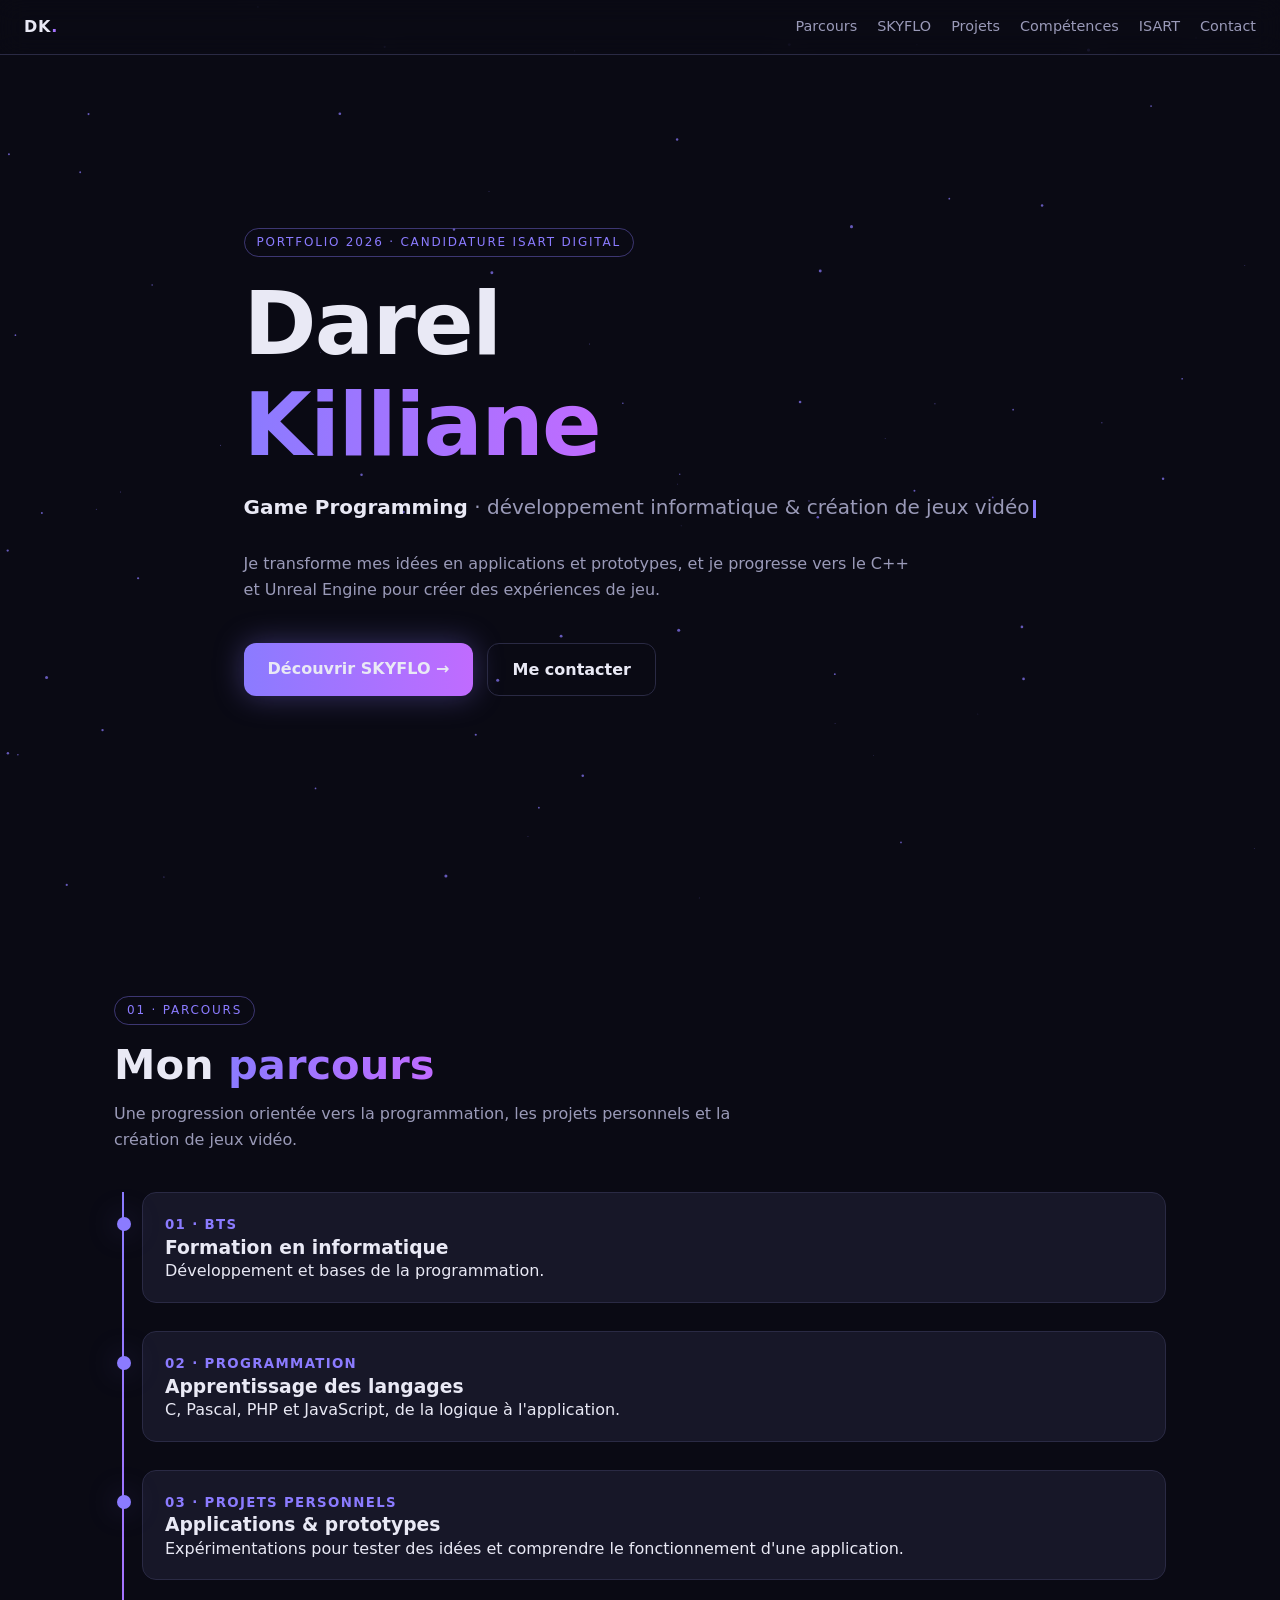
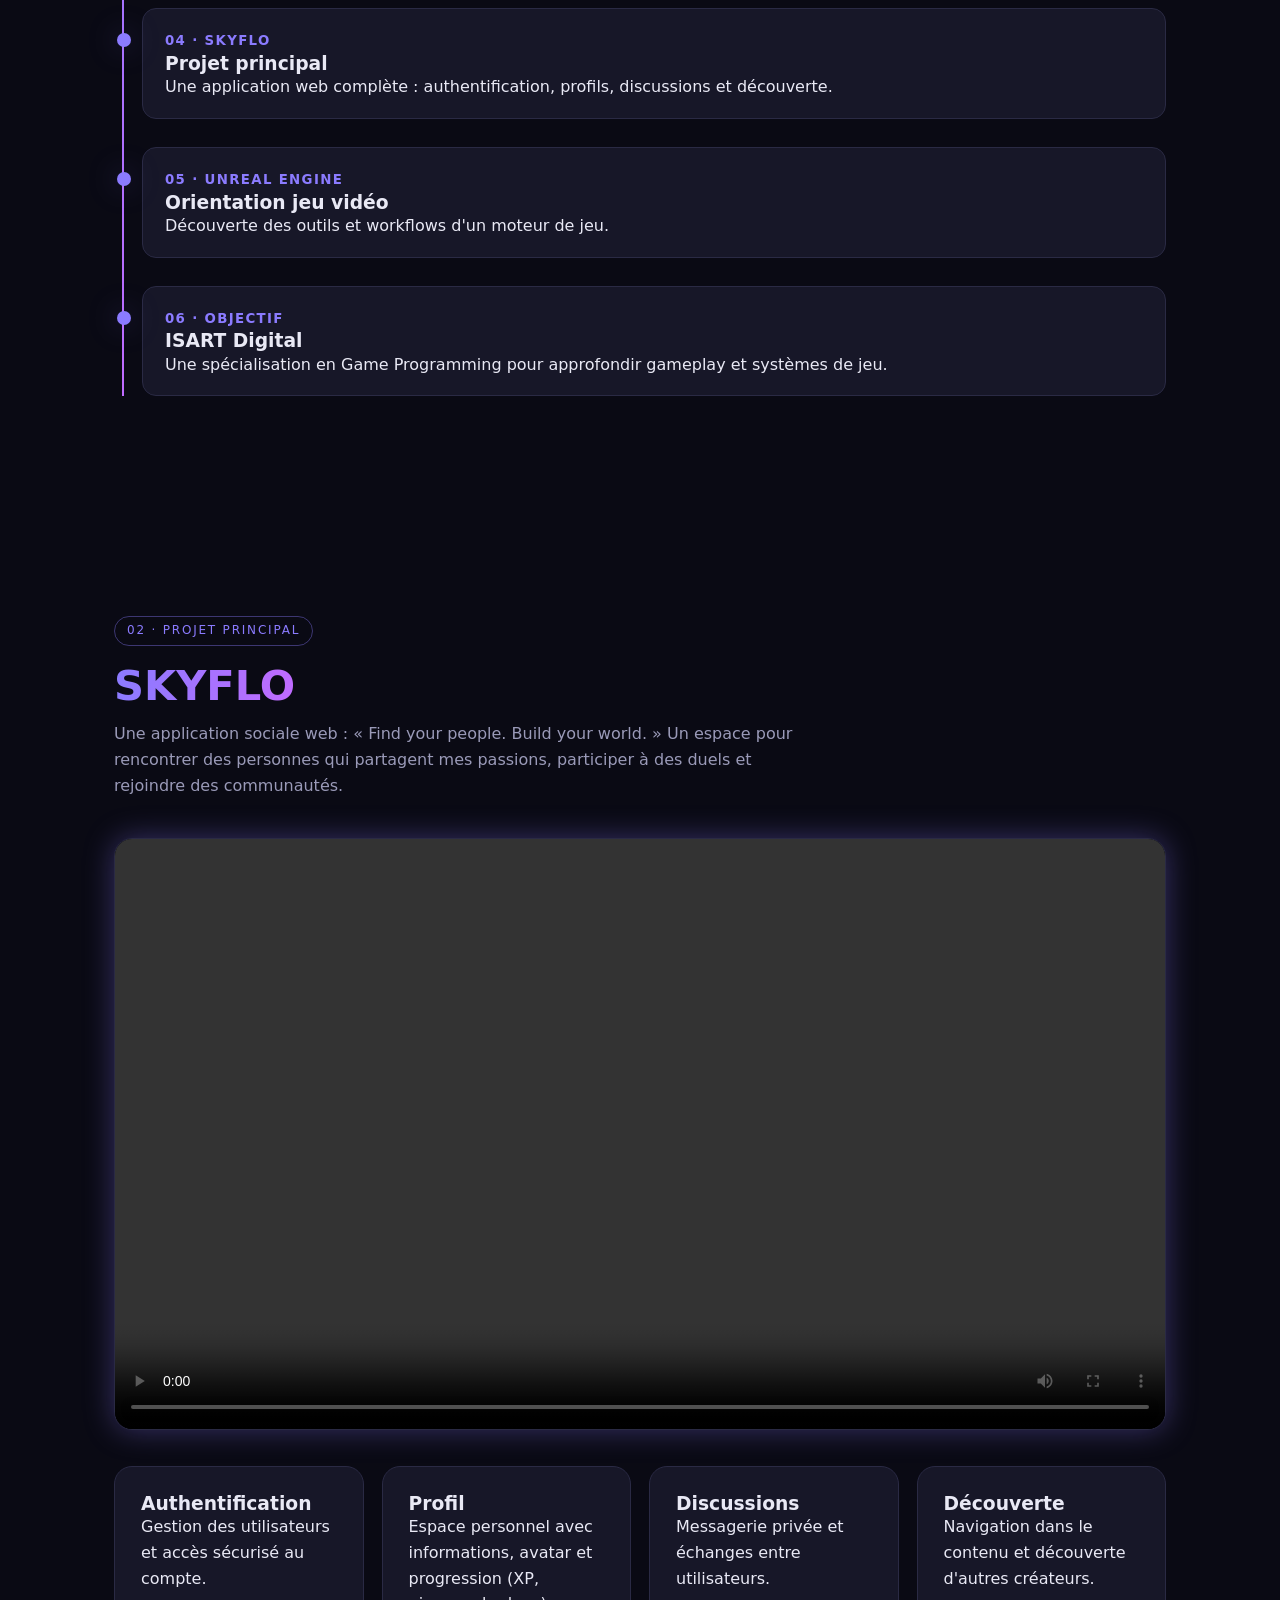
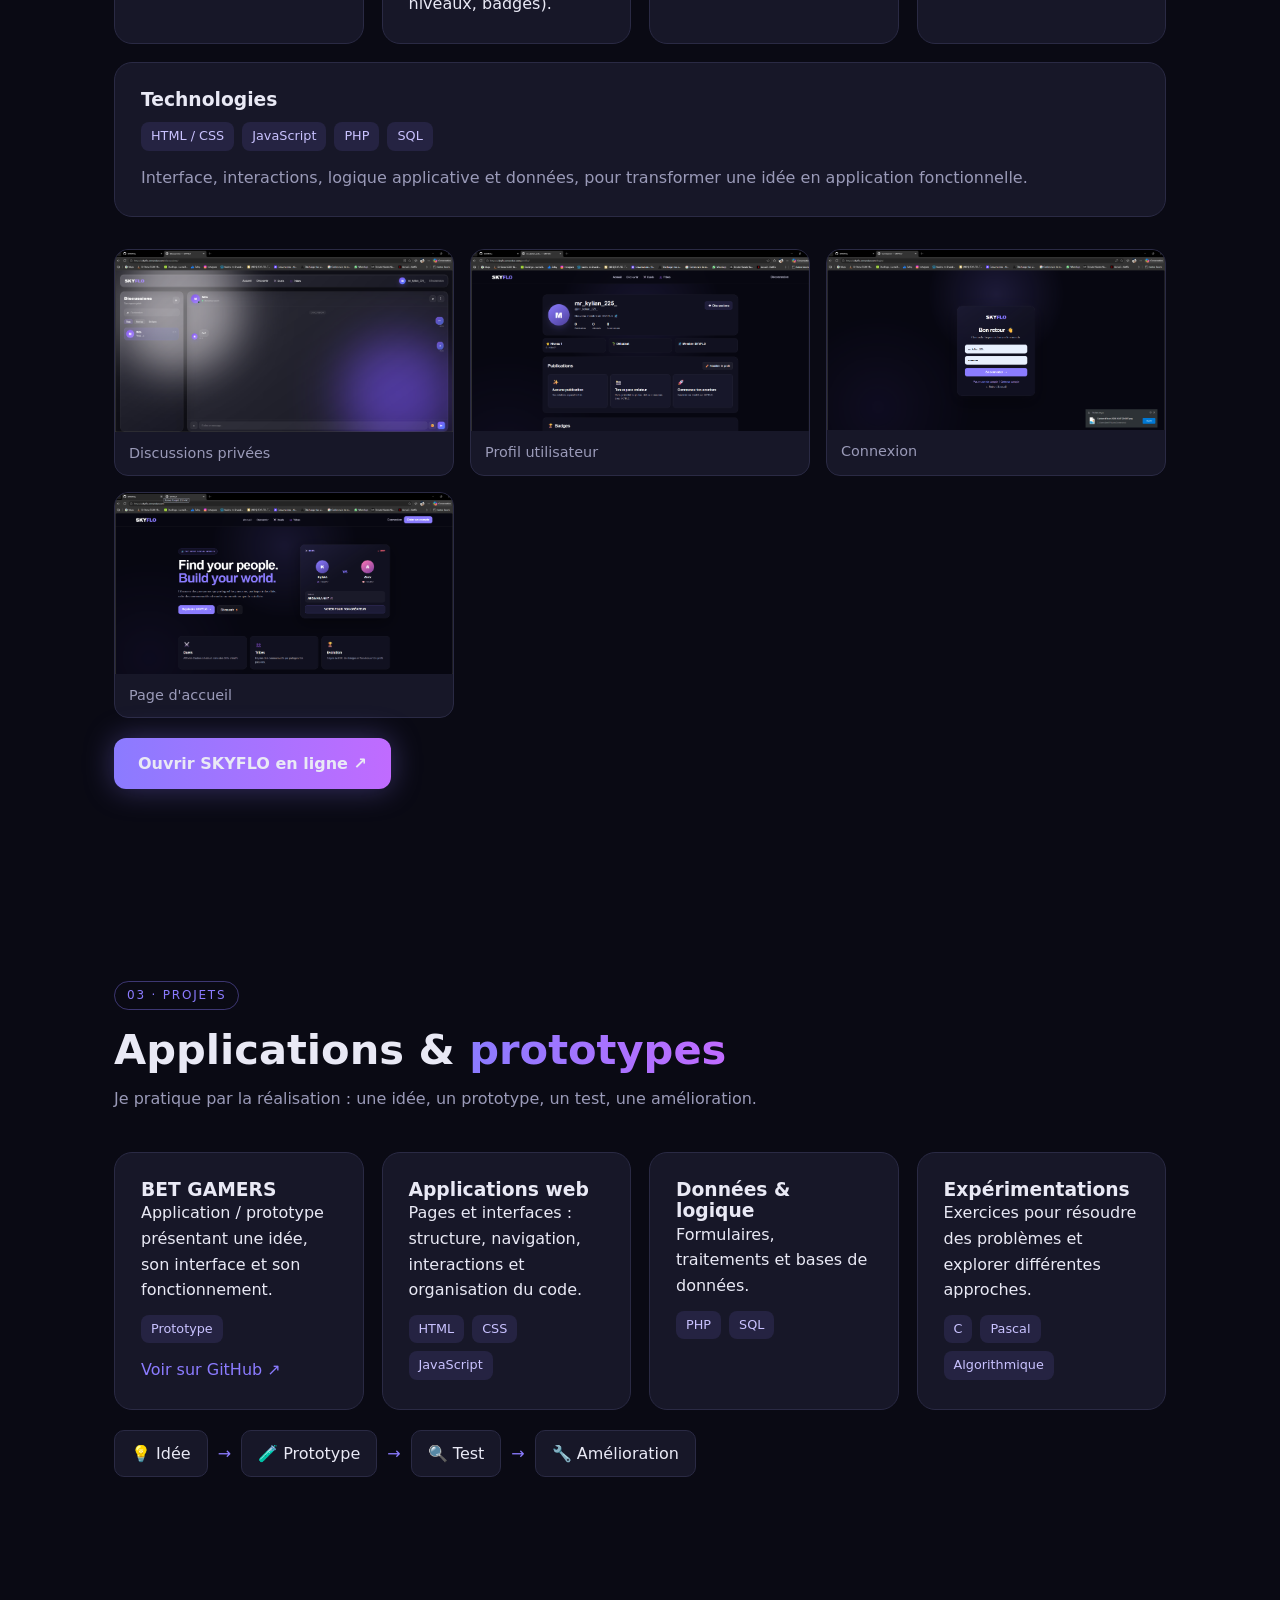
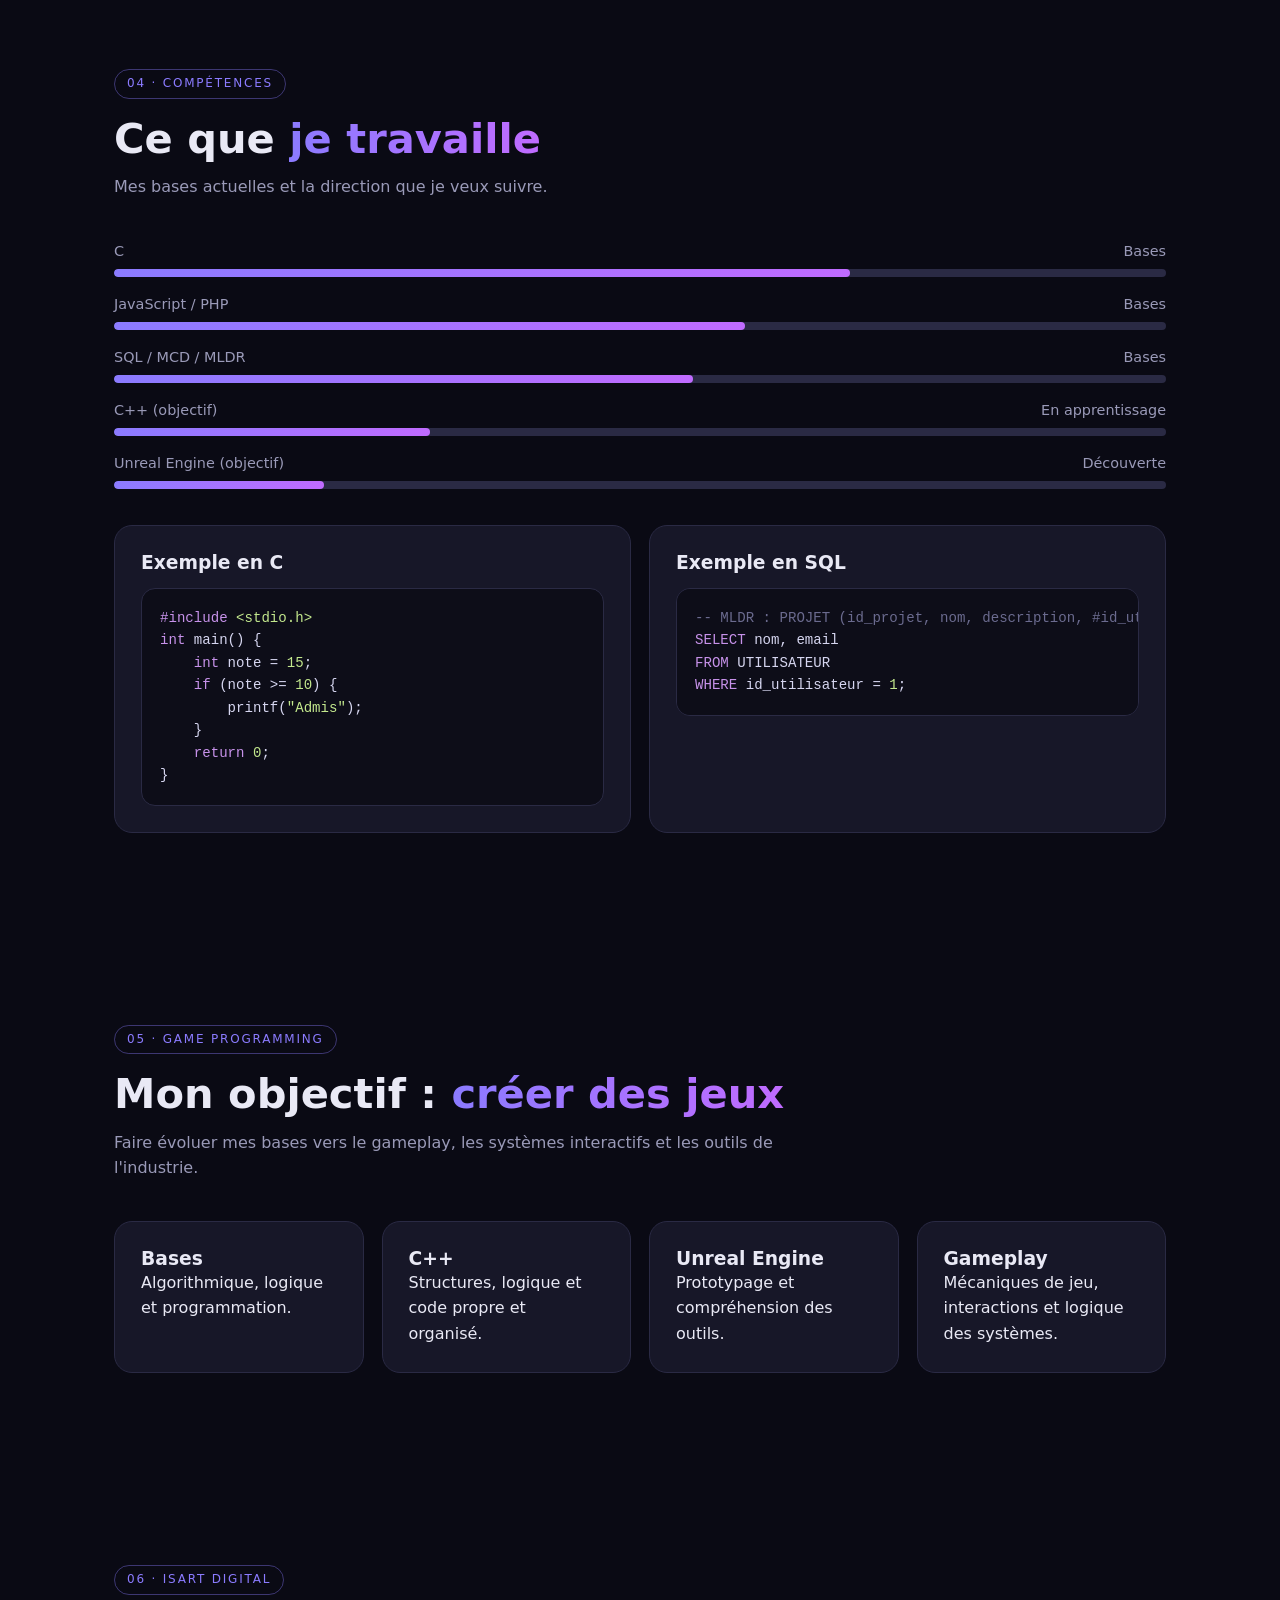
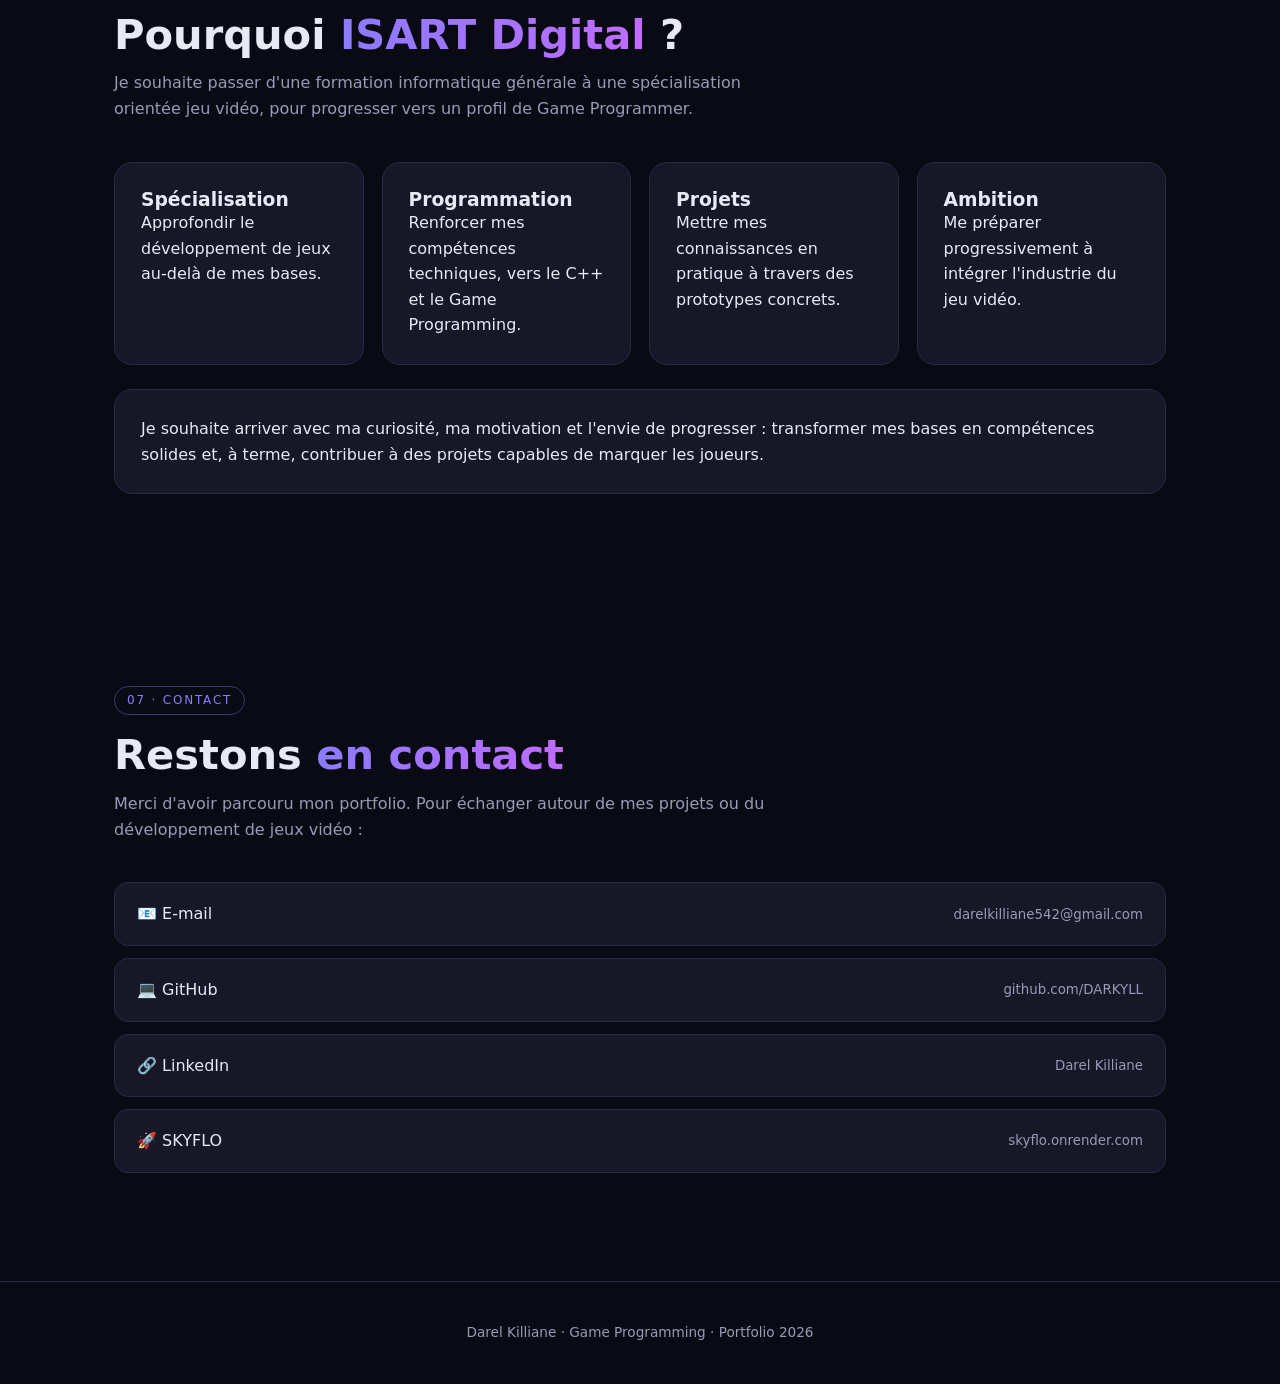
==== index.html @ 48aaaf7a "Portfolio initial" ====
<!DOCTYPE html>
<html lang="fr">
<head>
<meta charset="UTF-8">
<meta name="viewport" content="width=device-width, initial-scale=1, viewport-fit=cover">
<title>Darel Killiane — Portfolio Game Programming</title>
<meta name="description" content="Portfolio de Darel Killiane, candidat au parcours Game Programming.">
<link rel="icon" href="data:image/svg+xml,<svg xmlns='http://www.w3.org/2000/svg' viewBox='0 0 100 100'><text y='.9em' font-size='90'>🎮</text></svg>">
<link rel="stylesheet" href="style.css">
</head>
<body>
<canvas id="stars"></canvas>

<nav>
  <div class="logo">DK<span class="grad">.</span></div>
  <ul>
    <li><a href="#parcours">Parcours</a></li>
    <li><a href="#skyflo">SKYFLO</a></li>
    <li><a href="#projets">Projets</a></li>
    <li><a href="#competences">Compétences</a></li>
    <li><a href="#isart">ISART</a></li>
    <li><a href="#contact">Contact</a></li>
  </ul>
</nav>

<header class="hero">
  <section style="padding-top:0">
    <span class="tag">Portfolio 2026 · Candidature ISART Digital</span>
    <h1>Darel<br><span class="grad">Killiane</span></h1>
    <p class="sub"><b>Game Programming</b> · développement informatique &amp; création de jeux vidéo<span class="cursor"></span></p>
    <p class="lead">Je transforme mes idées en applications et prototypes, et je progresse vers le C++ et Unreal Engine pour créer des expériences de jeu.</p>
    <div class="btns">
      <a class="btn primary" href="#skyflo">Découvrir SKYFLO →</a>
      <a class="btn" href="#contact">Me contacter</a>
    </div>
  </section>
</header>

<section id="parcours">
  <span class="tag">01 · Parcours</span>
  <h2 class="reveal">Mon <span class="grad">parcours</span></h2>
  <p class="lead reveal">Une progression orientée vers la programmation, les projets personnels et la création de jeux vidéo.</p>
  <div class="timeline">
    <div class="step reveal"><small>01 · BTS</small><h3>Formation en informatique</h3><p>Développement et bases de la programmation.</p></div>
    <div class="step reveal"><small>02 · PROGRAMMATION</small><h3>Apprentissage des langages</h3><p>C, Pascal, PHP et JavaScript, de la logique à l'application.</p></div>
    <div class="step reveal"><small>03 · PROJETS PERSONNELS</small><h3>Applications & prototypes</h3><p>Expérimentations pour tester des idées et comprendre le fonctionnement d'une application.</p></div>
    <div class="step reveal"><small>04 · SKYFLO</small><h3>Projet principal</h3><p>Une application web complète : authentification, profils, discussions et découverte.</p></div>
    <div class="step reveal"><small>05 · UNREAL ENGINE</small><h3>Orientation jeu vidéo</h3><p>Découverte des outils et workflows d'un moteur de jeu.</p></div>
    <div class="step reveal"><small>06 · OBJECTIF</small><h3>ISART Digital</h3><p>Une spécialisation en Game Programming pour approfondir gameplay et systèmes de jeu.</p></div>
  </div>
</section>

<section id="skyflo">
  <span class="tag">02 · Projet principal</span>
  <h2 class="reveal"><span class="grad">SKYFLO</span></h2>
  <p class="lead reveal">Une application sociale web : « Find your people. Build your world. » Un espace pour rencontrer des personnes qui partagent mes passions, participer à des duels et rejoindre des communautés.</p>

  <div class="reveal"><video class="demo-video" controls preload="metadata" playsinline src="videos/demo.mp4">Votre navigateur ne peut pas lire cette vidéo. <a href="videos/demo.mp4">Télécharger la démo</a>.</video></div>

  <div class="grid" style="margin-top:36px">
    <div class="card reveal"><h3>Authentification</h3><p>Gestion des utilisateurs et accès sécurisé au compte.</p></div>
    <div class="card reveal"><h3>Profil</h3><p>Espace personnel avec informations, avatar et progression (XP, niveaux, badges).</p></div>
    <div class="card reveal"><h3>Discussions</h3><p>Messagerie privée et échanges entre utilisateurs.</p></div>
    <div class="card reveal"><h3>Découverte</h3><p>Navigation dans le contenu et découverte d'autres créateurs.</p></div>
  </div>

  <div class="card reveal" style="margin-top:18px">
    <h3>Technologies</h3>
    <div class="chips"><span class="chip">HTML / CSS</span><span class="chip">JavaScript</span><span class="chip">PHP</span><span class="chip">SQL</span></div>
    <p style="margin-top:14px;color:var(--mut)">Interface, interactions, logique applicative et données, pour transformer une idée en application fonctionnelle.</p>
  </div>

  <div class="gallery">
    <figure class="shot reveal" data-src="images/skyflo-1.png"><img src="images/skyflo-1.png" alt="Page des discussions SKYFLO"><span>Discussions privées</span></figure>
    <figure class="shot reveal" data-src="images/skyflo-2.png"><img src="images/skyflo-2.png" alt="Profil utilisateur SKYFLO"><span>Profil utilisateur</span></figure>
    <figure class="shot reveal" data-src="images/skyflo-3.png"><img src="images/skyflo-3.png" alt="Page de connexion SKYFLO"><span>Connexion</span></figure>
    <figure class="shot reveal" data-src="images/skyflo-4.png"><img src="images/skyflo-4.png" alt="Page d'accueil SKYFLO"><span>Page d'accueil</span></figure>
  </div>
  <p style="margin-top:20px"><a class="btn primary" href="https://skyflo.onrender.com" target="_blank" rel="noopener">Ouvrir SKYFLO en ligne ↗</a></p>
</section>

<section id="projets">
  <span class="tag">03 · Projets</span>
  <h2 class="reveal">Applications &amp; <span class="grad">prototypes</span></h2>
  <p class="lead reveal">Je pratique par la réalisation : une idée, un prototype, un test, une amélioration.</p>
  <div class="grid">
    <div class="card reveal"><h3>BET GAMERS</h3><p>Application / prototype présentant une idée, son interface et son fonctionnement.</p><div class="chips"><span class="chip">Prototype</span></div><p style="margin-top:14px"><a href="https://github.com/DARKYLL" target="_blank" rel="noopener">Voir sur GitHub ↗</a></p></div>
    <div class="card reveal"><h3>Applications web</h3><p>Pages et interfaces : structure, navigation, interactions et organisation du code.</p><div class="chips"><span class="chip">HTML</span><span class="chip">CSS</span><span class="chip">JavaScript</span></div></div>
    <div class="card reveal"><h3>Données &amp; logique</h3><p>Formulaires, traitements et bases de données.</p><div class="chips"><span class="chip">PHP</span><span class="chip">SQL</span></div></div>
    <div class="card reveal"><h3>Expérimentations</h3><p>Exercices pour résoudre des problèmes et explorer différentes approches.</p><div class="chips"><span class="chip">C</span><span class="chip">Pascal</span><span class="chip">Algorithmique</span></div></div>
  </div>
  <div class="flow reveal">
    <span>💡 Idée</span><em>→</em><span>🧪 Prototype</span><em>→</em><span>🔍 Test</span><em>→</em><span>🔧 Amélioration</span>
  </div>
</section>

<section id="competences">
  <span class="tag">04 · Compétences</span>
  <h2 class="reveal">Ce que <span class="grad">je travaille</span></h2>
  <p class="lead reveal">Mes bases actuelles et la direction que je veux suivre.</p>
  <div class="bar reveal"><div><span>C</span><span>Bases</span></div><i><b data-w="70"></b></i></div>
  <div class="bar reveal"><div><span>JavaScript / PHP</span><span>Bases</span></div><i><b data-w="60"></b></i></div>
  <div class="bar reveal"><div><span>SQL / MCD / MLDR</span><span>Bases</span></div><i><b data-w="55"></b></i></div>
  <div class="bar reveal"><div><span>C++ (objectif)</span><span>En apprentissage</span></div><i><b data-w="30"></b></i></div>
  <div class="bar reveal"><div><span>Unreal Engine (objectif)</span><span>Découverte</span></div><i><b data-w="20"></b></i></div>

  <div class="grid" style="margin-top:36px">
    <div class="card reveal"><h3>Exemple en C</h3>
<pre><span class="k">#include</span> <span class="s">&lt;stdio.h&gt;</span>
<span class="k">int</span> main() {
    <span class="k">int</span> note = <span class="s">15</span>;
    <span class="k">if</span> (note &gt;= <span class="s">10</span>) {
        printf(<span class="s">"Admis"</span>);
    }
    <span class="k">return</span> <span class="s">0</span>;
}</pre></div>
    <div class="card reveal"><h3>Exemple en SQL</h3>
<pre><span class="c">-- MLDR : PROJET (id_projet, nom, description, #id_utilisateur)</span>
<span class="k">SELECT</span> nom, email
<span class="k">FROM</span> UTILISATEUR
<span class="k">WHERE</span> id_utilisateur = <span class="s">1</span>;</pre></div>
  </div>
</section>

<section id="gamedev">
  <span class="tag">05 · Game Programming</span>
  <h2 class="reveal">Mon objectif : <span class="grad">créer des jeux</span></h2>
  <p class="lead reveal">Faire évoluer mes bases vers le gameplay, les systèmes interactifs et les outils de l'industrie.</p>
  <div class="grid">
    <div class="card reveal"><h3>Bases</h3><p>Algorithmique, logique et programmation.</p></div>
    <div class="card reveal"><h3>C++</h3><p>Structures, logique et code propre et organisé.</p></div>
    <div class="card reveal"><h3>Unreal Engine</h3><p>Prototypage et compréhension des outils.</p></div>
    <div class="card reveal"><h3>Gameplay</h3><p>Mécaniques de jeu, interactions et logique des systèmes.</p></div>
  </div>
</section>

<section id="isart">
  <span class="tag">06 · ISART Digital</span>
  <h2 class="reveal">Pourquoi <span class="grad">ISART Digital</span> ?</h2>
  <p class="lead reveal">Je souhaite passer d'une formation informatique générale à une spécialisation orientée jeu vidéo, pour progresser vers un profil de Game Programmer.</p>
  <div class="grid">
    <div class="card reveal"><h3>Spécialisation</h3><p>Approfondir le développement de jeux au-delà de mes bases.</p></div>
    <div class="card reveal"><h3>Programmation</h3><p>Renforcer mes compétences techniques, vers le C++ et le Game Programming.</p></div>
    <div class="card reveal"><h3>Projets</h3><p>Mettre mes connaissances en pratique à travers des prototypes concrets.</p></div>
    <div class="card reveal"><h3>Ambition</h3><p>Me préparer progressivement à intégrer l'industrie du jeu vidéo.</p></div>
  </div>
  <div class="card reveal" style="margin-top:24px"><p>Je souhaite arriver avec ma curiosité, ma motivation et l'envie de progresser : transformer mes bases en compétences solides et, à terme, contribuer à des projets capables de marquer les joueurs.</p></div>
</section>

<section id="contact" class="contact">
  <span class="tag">07 · Contact</span>
  <h2 class="reveal">Restons <span class="grad">en contact</span></h2>
  <p class="lead reveal">Merci d'avoir parcouru mon portfolio. Pour échanger autour de mes projets ou du développement de jeux vidéo :</p>
  <a class="item reveal" href="mailto:darelkilliane542@gmail.com"><span>📧 E-mail</span><small>darelkilliane542@gmail.com</small></a>
  <a class="item reveal" href="https://github.com/DARKYLL" target="_blank" rel="noopener"><span>💻 GitHub</span><small>github.com/DARKYLL</small></a>
  <a class="item reveal" href="https://www.linkedin.com/in/darel-killiane-kylian-9aaa65300" target="_blank" rel="noopener"><span>🔗 LinkedIn</span><small>Darel Killiane</small></a>
  <a class="item reveal" href="https://skyflo.onrender.com" target="_blank" rel="noopener"><span>🚀 SKYFLO</span><small>skyflo.onrender.com</small></a>
</section>

<footer>Darel Killiane · Game Programming · Portfolio 2026</footer>

<div id="lb"><img alt=""></div>

<script src="script.js" defer></script>
</body>
</html>
---- style.css ----
:root{--bg:#0a0a14;--bg2:#12121f;--card:#171728;--line:#2a2a44;--txt:#e9e9f5;--mut:#9a9ab8;--p:#8b7bff;--p2:#c06bff;--glow:0 0 30px rgba(139,123,255,.35)}
*{box-sizing:border-box;margin:0;padding:0}
html{scroll-behavior:smooth;scroll-padding-top:80px}
body{background:var(--bg);color:var(--txt);font-family:system-ui,-apple-system,"Segoe UI",Roboto,Arial,sans-serif;line-height:1.6;overflow-x:hidden}
canvas#stars{position:fixed;inset:0;z-index:-1;pointer-events:none}
a{color:var(--p);text-decoration:none}
section{padding:96px 24px;max-width:1100px;margin:0 auto}
h1,h2,h3{line-height:1.15}
.tag{display:inline-block;font-size:.75rem;letter-spacing:.15em;text-transform:uppercase;color:var(--p);border:1px solid rgba(139,123,255,.4);padding:4px 12px;border-radius:999px;margin-bottom:16px}
h2{font-size:clamp(1.9rem,4vw,2.6rem);margin-bottom:12px}
.lead{color:var(--mut);max-width:680px;margin-bottom:40px}
.grad{background:linear-gradient(90deg,var(--p),var(--p2));-webkit-background-clip:text;background-clip:text;color:transparent}
nav{position:fixed;top:0;left:0;right:0;z-index:10;display:flex;justify-content:space-between;align-items:center;padding:14px 24px;backdrop-filter:blur(12px);background:rgba(10,10,20,.6);border-bottom:1px solid var(--line)}
nav .logo{font-weight:800;color:var(--txt);letter-spacing:.05em}
nav ul{display:flex;gap:20px;list-style:none;font-size:.9rem}
nav ul a{color:var(--mut)} nav ul a:hover{color:var(--txt)}
@media(max-width:700px){nav ul{display:none}}
.hero{min-height:100vh;display:flex;flex-direction:column;justify-content:center;padding-top:120px}
.hero h1{font-size:clamp(2.8rem,8vw,5.5rem);font-weight:800;letter-spacing:-.02em}
.hero .sub{font-size:1.25rem;color:var(--mut);margin:16px 0 28px}
.hero .sub b{color:var(--txt)}
.btns{display:flex;gap:14px;flex-wrap:wrap}
.btn{padding:13px 24px;border-radius:12px;font-weight:600;border:1px solid var(--line);color:var(--txt);transition:.25s;display:inline-block}
.btn.primary{background:linear-gradient(90deg,var(--p),var(--p2));border:none;box-shadow:var(--glow)}
.btn:hover{transform:translateY(-3px);box-shadow:var(--glow)}
.cursor{display:inline-block;width:3px;background:var(--p);margin-left:4px;animation:blink 1s steps(1) infinite;vertical-align:middle;height:.9em}
@keyframes blink{50%{opacity:0}}
.reveal{opacity:0;transform:translateY(30px);transition:opacity .8s ease,transform .8s ease}
.reveal.on{opacity:1;transform:none}
.card{background:var(--card);border:1px solid var(--line);border-radius:18px;padding:26px;transition:.3s}
.card:hover{border-color:var(--p);box-shadow:var(--glow);transform:translateY(-4px)}
.grid{display:grid;gap:18px;grid-template-columns:repeat(auto-fit,minmax(230px,1fr))}
.chips{display:flex;flex-wrap:wrap;gap:8px;margin-top:12px}
.chip{font-size:.8rem;padding:4px 10px;border-radius:8px;background:rgba(139,123,255,.12);color:#c9c2ff}
/* timeline */
.timeline{position:relative;padding-left:28px}
.timeline::before{content:"";position:absolute;left:8px;top:0;bottom:0;width:2px;background:linear-gradient(var(--p),var(--p2));transform-origin:top;animation:grow 2s ease forwards;transform:scaleY(0)}
@keyframes grow{to{transform:scaleY(1)}}
.step{position:relative;margin-bottom:28px;padding:18px 22px;background:var(--card);border:1px solid var(--line);border-radius:14px}
.step::before{content:"";position:absolute;left:-26px;top:24px;width:14px;height:14px;border-radius:50%;background:var(--p);box-shadow:var(--glow)}
.step small{color:var(--p);font-weight:700;letter-spacing:.1em}
/* video */
.video{aspect-ratio:16/9;border-radius:18px;border:1px dashed rgba(139,123,255,.5);background:radial-gradient(circle at center,rgba(139,123,255,.15),var(--card) 70%);display:flex;flex-direction:column;align-items:center;justify-content:center;gap:12px;color:var(--mut);text-align:center;padding:20px}
.play{width:70px;height:70px;border-radius:50%;background:linear-gradient(90deg,var(--p),var(--p2));display:grid;place-items:center;color:#fff;font-size:1.5rem;box-shadow:var(--glow);animation:pulse 2s infinite}
@keyframes pulse{0%{box-shadow:0 0 0 0 rgba(139,123,255,.6)}70%{box-shadow:0 0 0 22px rgba(139,123,255,0)}100%{box-shadow:0 0 0 0 rgba(139,123,255,0)}}
/* gallery */
.gallery{display:grid;gap:16px;grid-template-columns:repeat(auto-fit,minmax(260px,1fr));margin-top:32px}
.shot{border-radius:14px;overflow:hidden;border:1px solid var(--line);cursor:zoom-in;background:var(--card);transition:.3s}
.shot:hover{transform:scale(1.02);border-color:var(--p)}
.shot img{width:100%;display:block}
.shot span{display:block;padding:10px 14px;font-size:.9rem;color:var(--mut)}
#lb{position:fixed;inset:0;background:rgba(5,5,10,.92);display:none;align-items:center;justify-content:center;z-index:50;padding:20px;cursor:zoom-out}
#lb.on{display:flex}
#lb img{max-width:100%;max-height:90vh;border-radius:12px;box-shadow:var(--glow)}
/* code */
pre{background:#0d0d18;border:1px solid var(--line);border-radius:14px;padding:18px;overflow-x:auto;font-size:.88rem;color:#d6d6f0;margin-top:14px}
.k{color:#c792ea}.s{color:#c3e88d}.c{color:#6b6b8f}
/* skills bars */
.bar{margin-bottom:16px}
.bar div{display:flex;justify-content:space-between;font-size:.9rem;margin-bottom:6px;color:var(--mut)}
.bar i{display:block;height:8px;border-radius:8px;background:var(--line);overflow:hidden}
.bar i b{display:block;height:100%;width:0;background:linear-gradient(90deg,var(--p),var(--p2));border-radius:8px;transition:width 1.4s ease}
/* mcd */
.flow{display:flex;flex-wrap:wrap;gap:10px;align-items:center;margin-top:20px}
.flow span{padding:10px 16px;border-radius:10px;background:var(--card);border:1px solid var(--line)}
.flow em{color:var(--p);font-style:normal}
.contact a.item{display:flex;justify-content:space-between;align-items:center;padding:18px 22px;margin-bottom:12px;background:var(--card);border:1px solid var(--line);border-radius:14px;color:var(--txt);transition:.25s}
.contact a.item:hover{border-color:var(--p);transform:translateX(6px)}
.contact a.item small{color:var(--mut)}
footer{text-align:center;color:var(--mut);font-size:.85rem;padding:40px 20px;border-top:1px solid var(--line)}

.demo-video{width:100%;aspect-ratio:16/9;border-radius:18px;border:1px solid var(--line);background:#000;box-shadow:var(--glow);display:block}
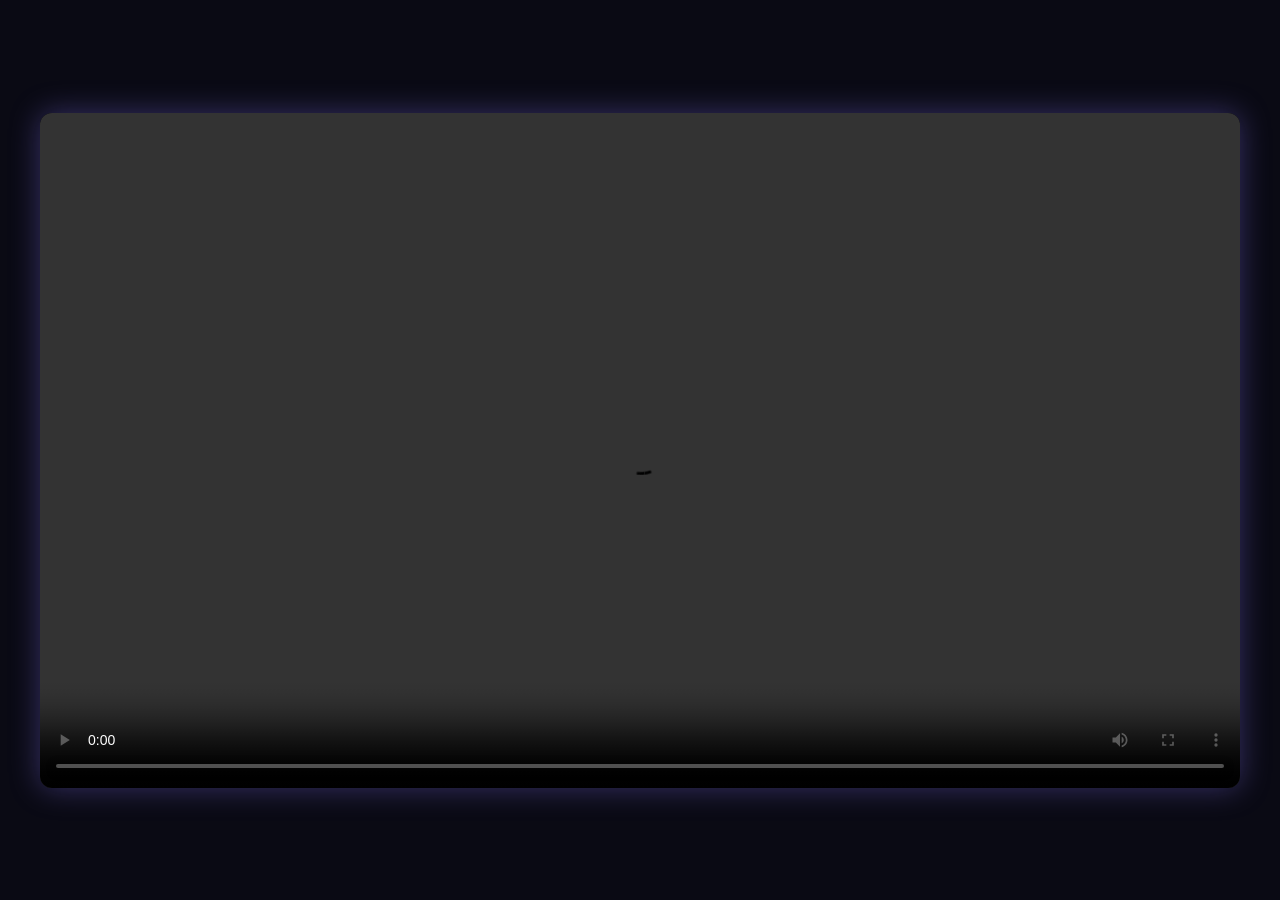
==== commit f408ab80: "Video seule" ====
--- a/index.html
+++ b/index.html
@@ -3,164 +3,16 @@
 <head>
 <meta charset="UTF-8">
 <meta name="viewport" content="width=device-width, initial-scale=1, viewport-fit=cover">
-<title>Darel Killiane — Portfolio Game Programming</title>
-<meta name="description" content="Portfolio de Darel Killiane, candidat au parcours Game Programming.">
-<link rel="icon" href="data:image/svg+xml,<svg xmlns='http://www.w3.org/2000/svg' viewBox='0 0 100 100'><text y='.9em' font-size='90'>🎮</text></svg>">
-<link rel="stylesheet" href="style.css">
+<title>Démo SKYFLO — Darel Killiane</title>
+<style>
+html,body{margin:0;height:100%;background:#0a0a14}
+body{display:flex;align-items:center;justify-content:center;padding:20px;box-sizing:border-box}
+video{width:100%;max-width:1200px;aspect-ratio:16/9;background:#000;border-radius:12px;box-shadow:0 0 30px rgba(139,123,255,.35)}
+</style>
 </head>
 <body>
-<canvas id="stars"></canvas>
-
-<nav>
-  <div class="logo">DK<span class="grad">.</span></div>
-  <ul>
-    <li><a href="#parcours">Parcours</a></li>
-    <li><a href="#skyflo">SKYFLO</a></li>
-    <li><a href="#projets">Projets</a></li>
-    <li><a href="#competences">Compétences</a></li>
-    <li><a href="#isart">ISART</a></li>
-    <li><a href="#contact">Contact</a></li>
-  </ul>
-</nav>
-
-<header class="hero">
-  <section style="padding-top:0">
-    <span class="tag">Portfolio 2026 · Candidature ISART Digital</span>
-    <h1>Darel<br><span class="grad">Killiane</span></h1>
-    <p class="sub"><b>Game Programming</b> · développement informatique &amp; création de jeux vidéo<span class="cursor"></span></p>
-    <p class="lead">Je transforme mes idées en applications et prototypes, et je progresse vers le C++ et Unreal Engine pour créer des expériences de jeu.</p>
-    <div class="btns">
-      <a class="btn primary" href="#skyflo">Découvrir SKYFLO →</a>
-      <a class="btn" href="#contact">Me contacter</a>
-    </div>
-  </section>
-</header>
-
-<section id="parcours">
-  <span class="tag">01 · Parcours</span>
-  <h2 class="reveal">Mon <span class="grad">parcours</span></h2>
-  <p class="lead reveal">Une progression orientée vers la programmation, les projets personnels et la création de jeux vidéo.</p>
-  <div class="timeline">
-    <div class="step reveal"><small>01 · BTS</small><h3>Formation en informatique</h3><p>Développement et bases de la programmation.</p></div>
-    <div class="step reveal"><small>02 · PROGRAMMATION</small><h3>Apprentissage des langages</h3><p>C, Pascal, PHP et JavaScript, de la logique à l'application.</p></div>
-    <div class="step reveal"><small>03 · PROJETS PERSONNELS</small><h3>Applications & prototypes</h3><p>Expérimentations pour tester des idées et comprendre le fonctionnement d'une application.</p></div>
-    <div class="step reveal"><small>04 · SKYFLO</small><h3>Projet principal</h3><p>Une application web complète : authentification, profils, discussions et découverte.</p></div>
-    <div class="step reveal"><small>05 · UNREAL ENGINE</small><h3>Orientation jeu vidéo</h3><p>Découverte des outils et workflows d'un moteur de jeu.</p></div>
-    <div class="step reveal"><small>06 · OBJECTIF</small><h3>ISART Digital</h3><p>Une spécialisation en Game Programming pour approfondir gameplay et systèmes de jeu.</p></div>
-  </div>
-</section>
-
-<section id="skyflo">
-  <span class="tag">02 · Projet principal</span>
-  <h2 class="reveal"><span class="grad">SKYFLO</span></h2>
-  <p class="lead reveal">Une application sociale web : « Find your people. Build your world. » Un espace pour rencontrer des personnes qui partagent mes passions, participer à des duels et rejoindre des communautés.</p>
-
-  <div class="reveal"><video class="demo-video" controls preload="metadata" playsinline src="videos/demo.mp4">Votre navigateur ne peut pas lire cette vidéo. <a href="videos/demo.mp4">Télécharger la démo</a>.</video></div>
-
-  <div class="grid" style="margin-top:36px">
-    <div class="card reveal"><h3>Authentification</h3><p>Gestion des utilisateurs et accès sécurisé au compte.</p></div>
-    <div class="card reveal"><h3>Profil</h3><p>Espace personnel avec informations, avatar et progression (XP, niveaux, badges).</p></div>
-    <div class="card reveal"><h3>Discussions</h3><p>Messagerie privée et échanges entre utilisateurs.</p></div>
-    <div class="card reveal"><h3>Découverte</h3><p>Navigation dans le contenu et découverte d'autres créateurs.</p></div>
-  </div>
-
-  <div class="card reveal" style="margin-top:18px">
-    <h3>Technologies</h3>
-    <div class="chips"><span class="chip">HTML / CSS</span><span class="chip">JavaScript</span><span class="chip">PHP</span><span class="chip">SQL</span></div>
-    <p style="margin-top:14px;color:var(--mut)">Interface, interactions, logique applicative et données, pour transformer une idée en application fonctionnelle.</p>
-  </div>
-
-  <div class="gallery">
-    <figure class="shot reveal" data-src="images/skyflo-1.png"><img src="images/skyflo-1.png" alt="Page des discussions SKYFLO"><span>Discussions privées</span></figure>
-    <figure class="shot reveal" data-src="images/skyflo-2.png"><img src="images/skyflo-2.png" alt="Profil utilisateur SKYFLO"><span>Profil utilisateur</span></figure>
-    <figure class="shot reveal" data-src="images/skyflo-3.png"><img src="images/skyflo-3.png" alt="Page de connexion SKYFLO"><span>Connexion</span></figure>
-    <figure class="shot reveal" data-src="images/skyflo-4.png"><img src="images/skyflo-4.png" alt="Page d'accueil SKYFLO"><span>Page d'accueil</span></figure>
-  </div>
-  <p style="margin-top:20px"><a class="btn primary" href="https://skyflo.onrender.com" target="_blank" rel="noopener">Ouvrir SKYFLO en ligne ↗</a></p>
-</section>
-
-<section id="projets">
-  <span class="tag">03 · Projets</span>
-  <h2 class="reveal">Applications &amp; <span class="grad">prototypes</span></h2>
-  <p class="lead reveal">Je pratique par la réalisation : une idée, un prototype, un test, une amélioration.</p>
-  <div class="grid">
-    <div class="card reveal"><h3>BET GAMERS</h3><p>Application / prototype présentant une idée, son interface et son fonctionnement.</p><div class="chips"><span class="chip">Prototype</span></div><p style="margin-top:14px"><a href="https://github.com/DARKYLL" target="_blank" rel="noopener">Voir sur GitHub ↗</a></p></div>
-    <div class="card reveal"><h3>Applications web</h3><p>Pages et interfaces : structure, navigation, interactions et organisation du code.</p><div class="chips"><span class="chip">HTML</span><span class="chip">CSS</span><span class="chip">JavaScript</span></div></div>
-    <div class="card reveal"><h3>Données &amp; logique</h3><p>Formulaires, traitements et bases de données.</p><div class="chips"><span class="chip">PHP</span><span class="chip">SQL</span></div></div>
-    <div class="card reveal"><h3>Expérimentations</h3><p>Exercices pour résoudre des problèmes et explorer différentes approches.</p><div class="chips"><span class="chip">C</span><span class="chip">Pascal</span><span class="chip">Algorithmique</span></div></div>
-  </div>
-  <div class="flow reveal">
-    <span>💡 Idée</span><em>→</em><span>🧪 Prototype</span><em>→</em><span>🔍 Test</span><em>→</em><span>🔧 Amélioration</span>
-  </div>
-</section>
-
-<section id="competences">
-  <span class="tag">04 · Compétences</span>
-  <h2 class="reveal">Ce que <span class="grad">je travaille</span></h2>
-  <p class="lead reveal">Mes bases actuelles et la direction que je veux suivre.</p>
-  <div class="bar reveal"><div><span>C</span><span>Bases</span></div><i><b data-w="70"></b></i></div>
-  <div class="bar reveal"><div><span>JavaScript / PHP</span><span>Bases</span></div><i><b data-w="60"></b></i></div>
-  <div class="bar reveal"><div><span>SQL / MCD / MLDR</span><span>Bases</span></div><i><b data-w="55"></b></i></div>
-  <div class="bar reveal"><div><span>C++ (objectif)</span><span>En apprentissage</span></div><i><b data-w="30"></b></i></div>
-  <div class="bar reveal"><div><span>Unreal Engine (objectif)</span><span>Découverte</span></div><i><b data-w="20"></b></i></div>
-
-  <div class="grid" style="margin-top:36px">
-    <div class="card reveal"><h3>Exemple en C</h3>
-<pre><span class="k">#include</span> <span class="s">&lt;stdio.h&gt;</span>
-<span class="k">int</span> main() {
-    <span class="k">int</span> note = <span class="s">15</span>;
-    <span class="k">if</span> (note &gt;= <span class="s">10</span>) {
-        printf(<span class="s">"Admis"</span>);
-    }
-    <span class="k">return</span> <span class="s">0</span>;
-}</pre></div>
-    <div class="card reveal"><h3>Exemple en SQL</h3>
-<pre><span class="c">-- MLDR : PROJET (id_projet, nom, description, #id_utilisateur)</span>
-<span class="k">SELECT</span> nom, email
-<span class="k">FROM</span> UTILISATEUR
-<span class="k">WHERE</span> id_utilisateur = <span class="s">1</span>;</pre></div>
-  </div>
-</section>
-
-<section id="gamedev">
-  <span class="tag">05 · Game Programming</span>
-  <h2 class="reveal">Mon objectif : <span class="grad">créer des jeux</span></h2>
-  <p class="lead reveal">Faire évoluer mes bases vers le gameplay, les systèmes interactifs et les outils de l'industrie.</p>
-  <div class="grid">
-    <div class="card reveal"><h3>Bases</h3><p>Algorithmique, logique et programmation.</p></div>
-    <div class="card reveal"><h3>C++</h3><p>Structures, logique et code propre et organisé.</p></div>
-    <div class="card reveal"><h3>Unreal Engine</h3><p>Prototypage et compréhension des outils.</p></div>
-    <div class="card reveal"><h3>Gameplay</h3><p>Mécaniques de jeu, interactions et logique des systèmes.</p></div>
-  </div>
-</section>
-
-<section id="isart">
-  <span class="tag">06 · ISART Digital</span>
-  <h2 class="reveal">Pourquoi <span class="grad">ISART Digital</span> ?</h2>
-  <p class="lead reveal">Je souhaite passer d'une formation informatique générale à une spécialisation orientée jeu vidéo, pour progresser vers un profil de Game Programmer.</p>
-  <div class="grid">
-    <div class="card reveal"><h3>Spécialisation</h3><p>Approfondir le développement de jeux au-delà de mes bases.</p></div>
-    <div class="card reveal"><h3>Programmation</h3><p>Renforcer mes compétences techniques, vers le C++ et le Game Programming.</p></div>
-    <div class="card reveal"><h3>Projets</h3><p>Mettre mes connaissances en pratique à travers des prototypes concrets.</p></div>
-    <div class="card reveal"><h3>Ambition</h3><p>Me préparer progressivement à intégrer l'industrie du jeu vidéo.</p></div>
-  </div>
-  <div class="card reveal" style="margin-top:24px"><p>Je souhaite arriver avec ma curiosité, ma motivation et l'envie de progresser : transformer mes bases en compétences solides et, à terme, contribuer à des projets capables de marquer les joueurs.</p></div>
-</section>
-
-<section id="contact" class="contact">
-  <span class="tag">07 · Contact</span>
-  <h2 class="reveal">Restons <span class="grad">en contact</span></h2>
-  <p class="lead reveal">Merci d'avoir parcouru mon portfolio. Pour échanger autour de mes projets ou du développement de jeux vidéo :</p>
-  <a class="item reveal" href="mailto:darelkilliane542@gmail.com"><span>📧 E-mail</span><small>darelkilliane542@gmail.com</small></a>
-  <a class="item reveal" href="https://github.com/DARKYLL" target="_blank" rel="noopener"><span>💻 GitHub</span><small>github.com/DARKYLL</small></a>
-  <a class="item reveal" href="https://www.linkedin.com/in/darel-killiane-kylian-9aaa65300" target="_blank" rel="noopener"><span>🔗 LinkedIn</span><small>Darel Killiane</small></a>
-  <a class="item reveal" href="https://skyflo.onrender.com" target="_blank" rel="noopener"><span>🚀 SKYFLO</span><small>skyflo.onrender.com</small></a>
-</section>
-
-<footer>Darel Killiane · Game Programming · Portfolio 2026</footer>
-
-<div id="lb"><img alt=""></div>
-
-<script src="script.js" defer></script>
+<video controls preload="metadata" playsinline src="videos/demo.mp4">
+  Votre navigateur ne peut pas lire cette vidéo. <a href="videos/demo.mp4">Télécharger la démo</a>.
+</video>
 </body>
 </html>
